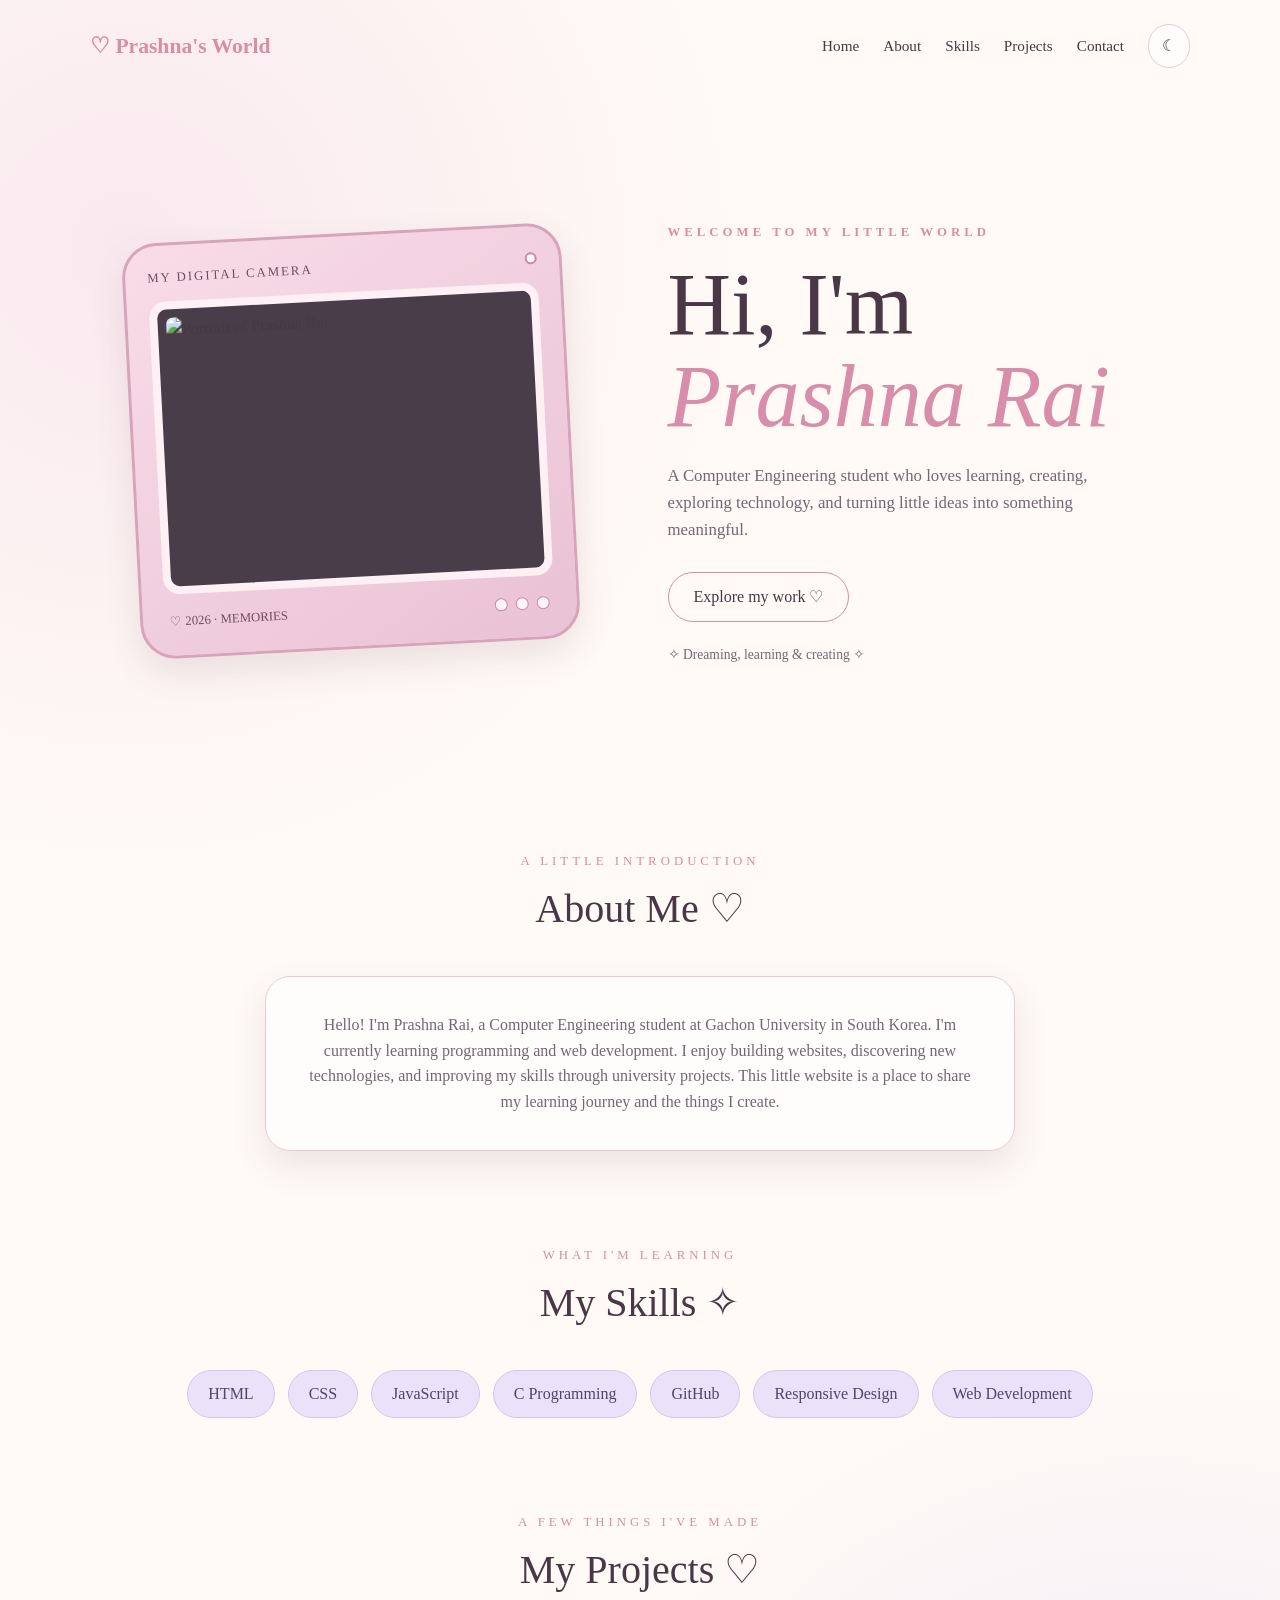
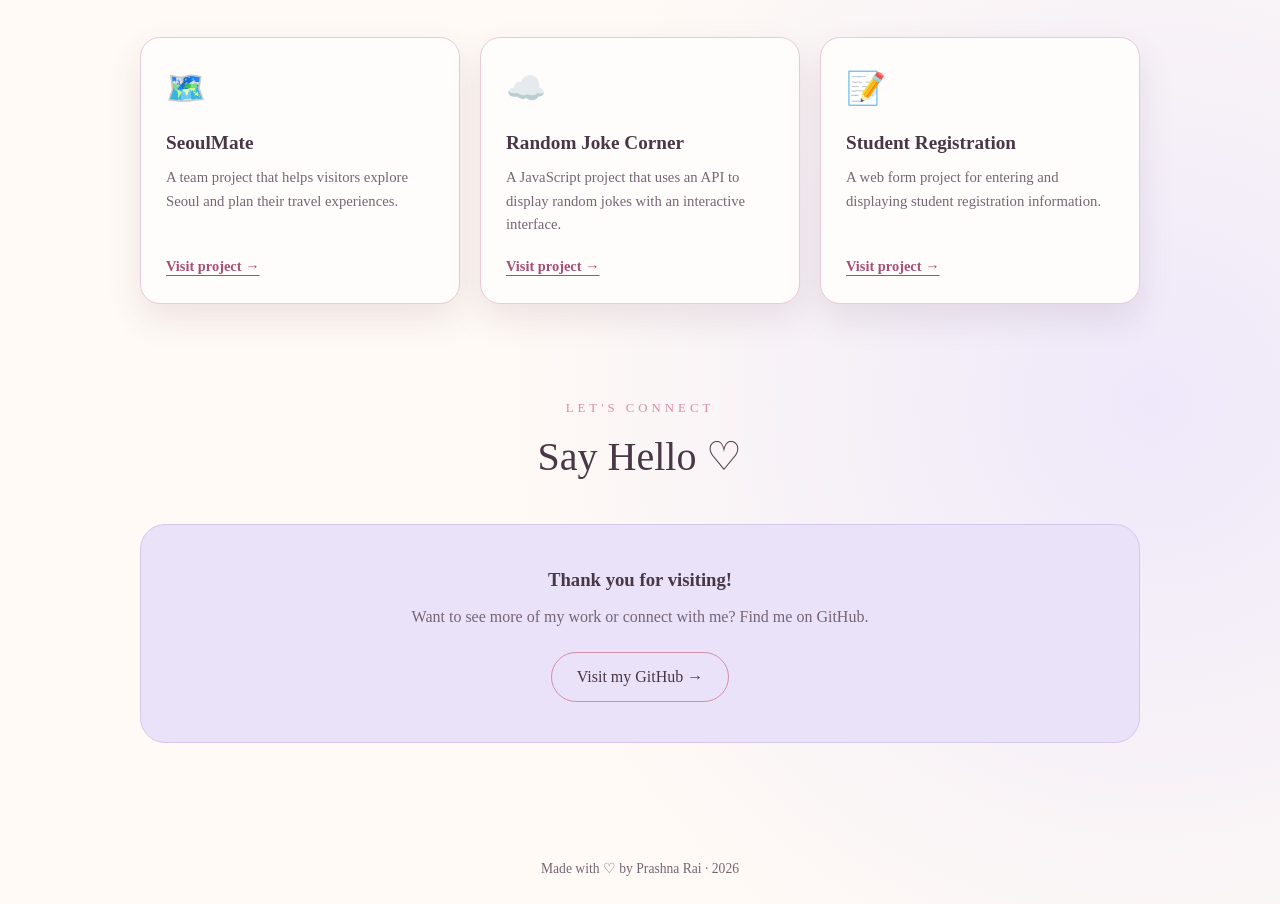
==== index.html @ 74067172 "Update profile image source in index.html" ====
<!DOCTYPE html>
<html lang="en">
<head>
  <meta charset="UTF-8">
  <meta name="viewport" content="width=device-width, initial-scale=1.0">
  <meta name="description" content="Prashna Rai's personal portfolio. Computer Engineering student, web projects and creative work.">
  <title>Prashna Rai | My Little World</title>

  <style>
    :root {
      --background: #fffaf5;
      --paper: #fffdfb;
      --pink: #d88da8;
      --pink-light: #f7dce7;
      --lavender: #e9e2f8;
      --text: #493746;
      --muted: #766575;
      --border: #e8cbd8;
      --shadow: 0 15px 35px rgba(105, 66, 88, 0.12);
    }

    * {
      margin: 0;
      padding: 0;
      box-sizing: border-box;
      scroll-behavior: smooth;
    }

    body {
      background:
        radial-gradient(circle at 10% 10%, #f9e9ef 0, transparent 25%),
        radial-gradient(circle at 90% 80%, #eee8fa 0, transparent 28%),
        var(--background);
      color: var(--text);
      font-family: Georgia, "Times New Roman", serif;
      line-height: 1.6;
      transition: background 0.3s, color 0.3s;
    }

    a {
      color: inherit;
      text-decoration: none;
    }

    button {
      font: inherit;
    }

    .site-header {
      width: min(1100px, 92%);
      margin: auto;
      padding: 24px 0;
      display: flex;
      justify-content: space-between;
      align-items: center;
      gap: 20px;
    }

    .logo {
      font-size: 1.35rem;
      font-weight: bold;
      color: var(--pink);
    }

    nav {
      display: flex;
      align-items: center;
      gap: 24px;
    }

    nav a {
      font-size: 0.95rem;
      color: var(--text);
    }

    nav a:hover {
      color: var(--pink);
    }

    .theme-button {
      border: 1px solid var(--border);
      background: var(--paper);
      color: var(--text);
      padding: 8px 13px;
      border-radius: 30px;
      cursor: pointer;
    }

    .hero {
      width: min(1100px, 92%);
      min-height: 650px;
      margin: 25px auto 80px;
      display: grid;
      grid-template-columns: 1fr 1fr;
      align-items: center;
      gap: 55px;
    }

    /* Digital camera */

    .camera-area {
      display: flex;
      justify-content: center;
      position: relative;
      padding: 25px;
    }

    .camera {
      width: min(100%, 440px);
      background: linear-gradient(145deg, #f9dce8, #e9c2d4);
      border: 3px solid #d8a4ba;
      border-radius: 35px;
      padding: 22px;
      box-shadow: var(--shadow);
      transform: rotate(-3deg);
      transition: transform 0.4s;
    }

    .camera:hover {
      transform: rotate(0deg) translateY(-7px);
    }

    .camera-top {
      display: flex;
      justify-content: space-between;
      align-items: center;
      margin-bottom: 14px;
      color: #704c61;
      font-size: 0.8rem;
      letter-spacing: 2px;
    }

    .camera-lens {
      width: 12px;
      height: 12px;
      border-radius: 50%;
      background: #fff6fa;
      border: 2px solid #c78ba5;
    }

    .camera-screen {
      background: #493d4a;
      border: 8px solid #fff0f5;
      border-radius: 17px;
      padding: 8px;
      overflow: hidden;
      aspect-ratio: 4 / 3;
    }

    .camera-screen img {
      display: block;
      width: 100%;
      height: 100%;
      object-fit: cover;
      border-radius: 8px;
    }

    .camera-bottom {
      display: flex;
      justify-content: space-between;
      align-items: center;
      padding: 17px 5px 2px;
      color: #704c61;
      font-size: 0.8rem;
    }

    .camera-buttons {
      display: flex;
      gap: 8px;
    }

    .camera-buttons span {
      width: 13px;
      height: 13px;
      background: #fff4f8;
      border: 1px solid #c78ba5;
      border-radius: 50%;
    }

    .hero-text .eyebrow {
      color: var(--pink);
      letter-spacing: 4px;
      font-size: 0.8rem;
      font-weight: bold;
    }

    .hero-text h1 {
      font-size: clamp(3rem, 7vw, 5.5rem);
      line-height: 1.05;
      margin: 15px 0;
      font-weight: normal;
    }

    .hero-text h1 span {
      color: var(--pink);
      font-style: italic;
    }

    .hero-text p {
      max-width: 430px;
      color: var(--muted);
      margin: 20px 0 28px;
      font-size: 1.05rem;
    }

    .pill-button {
      display: inline-block;
      padding: 11px 25px;
      border: 1px solid var(--pink);
      border-radius: 40px;
      color: var(--text);
      transition: 0.3s;
    }

    .pill-button:hover {
      background: var(--pink);
      color: white;
      transform: translateY(-3px);
    }

    .little-note {
      margin-top: 22px;
      color: var(--muted);
      font-size: 0.85rem;
    }

    section.content-section {
      width: min(1000px, 90%);
      margin: 0 auto 90px;
      scroll-margin-top: 25px;
    }

    .section-heading {
      text-align: center;
      margin-bottom: 35px;
    }

    .section-heading span {
      color: var(--pink);
      font-size: 0.8rem;
      letter-spacing: 4px;
    }

    .section-heading h2 {
      font-size: 2.5rem;
      font-weight: normal;
      margin-top: 5px;
    }

    .about-card {
      background: var(--paper);
      border: 1px solid var(--border);
      border-radius: 25px;
      padding: 35px;
      box-shadow: var(--shadow);
      text-align: center;
      max-width: 750px;
      margin: auto;
    }

    .about-card p {
      color: var(--muted);
    }

    .skills-list {
      display: flex;
      justify-content: center;
      flex-wrap: wrap;
      gap: 13px;
    }

    .skill {
      background: var(--lavender);
      border: 1px solid #d5c8ed;
      padding: 10px 20px;
      border-radius: 30px;
      color: #51436c;
    }

    .project-grid {
      display: grid;
      grid-template-columns: repeat(3, 1fr);
      gap: 20px;
    }

    .project-card {
      background: var(--paper);
      border: 1px solid var(--border);
      border-radius: 20px;
      padding: 25px;
      box-shadow: var(--shadow);
      transition: transform 0.3s;
      display: flex;
      flex-direction: column;
      align-items: flex-start;
    }

    .project-card:hover {
      transform: translateY(-7px);
    }

    .project-icon {
      font-size: 2rem;
      margin-bottom: 13px;
    }

    .project-card h3 {
      margin-bottom: 8px;
      font-size: 1.2rem;
    }

    .project-card p {
      color: var(--muted);
      font-size: 0.92rem;
      margin-bottom: 18px;
      flex-grow: 1;
    }

    .project-link {
      color: #a64f76;
      text-decoration: underline;
      text-underline-offset: 4px;
      font-size: 0.9rem;
      font-weight: bold;
    }

    .contact-card {
      text-align: center;
      background: var(--lavender);
      border: 1px solid #d5c8ed;
      border-radius: 25px;
      padding: 40px 20px;
    }

    .contact-card p {
      color: var(--muted);
      margin: 10px 0 22px;
    }

    footer {
      text-align: center;
      padding: 25px;
      color: var(--muted);
      font-size: 0.85rem;
    }

    /* Dark mode */

    body.dark {
      --background: #211c29;
      --paper: #302738;
      --text: #fff0f6;
      --muted: #d2c2d1;
      --border: #60465b;
      --lavender: #423750;
      --pink: #efabc5;
      --pink-light: #60465b;
    }

    body.dark nav a {
      color: var(--text);
    }

    body.dark .skill {
      color: #fff0f6;
      border-color: #705b82;
    }

    body.dark .project-link {
      color: #ffb8d2;
    }

    body.dark .contact-card {
      background: #423750;
      border-color: #705b82;
    }

    body.dark .camera {
      background: linear-gradient(145deg, #68465b, #493449);
      border-color: #a66e8b;
    }

    body.dark .camera-top,
    body.dark .camera-bottom {
      color: #fff0f6;
    }

    /* Mobile layout */

    @media (max-width: 750px) {
      .site-header {
        flex-direction: column;
      }

      nav {
        justify-content: center;
        flex-wrap: wrap;
        gap: 15px;
      }

      .hero {
        grid-template-columns: 1fr;
        gap: 30px;
        margin-top: 20px;
        text-align: center;
      }

      .camera-area {
        padding: 10px;
      }

      .camera {
        max-width: 380px;
      }

      .hero-text p {
        margin-left: auto;
        margin-right: auto;
      }

      .project-grid {
        grid-template-columns: 1fr;
      }

      .section-heading h2 {
        font-size: 2rem;
      }
    }

    @media (prefers-reduced-motion: reduce) {
      *,
      *::before,
      *::after {
        scroll-behavior: auto !important;
        transition-duration: 0.01ms !important;
        animation-duration: 0.01ms !important;
      }
    }
  </style>
</head>

<body>

  <header class="site-header">
    <a class="logo" href="#home">♡ Prashna's World</a>

    <nav aria-label="Main navigation">
      <a href="#home">Home</a>
      <a href="#about">About</a>
      <a href="#skills">Skills</a>
      <a href="#projects">Projects</a>
      <a href="#contact">Contact</a>
      <button class="theme-button" id="themeToggle" type="button"
        aria-label="Switch to dark mode">☾</button>
    </nav>
  </header>

  <main>

    <section class="hero" id="home">

      <div class="camera-area">
        <div class="camera">

          <div class="camera-top">
            <span>MY DIGITAL CAMERA</span>
            <span class="camera-lens"></span>
          </div>

          <div class="camera-screen">
            <img
              src="assets/prashna.png"
              alt="Portrait of Prashna Rai"
            >
          </div>

          <div class="camera-bottom">
            <span>♡ 2026 · MEMORIES</span>
            <div class="camera-buttons" aria-hidden="true">
              <span></span>
              <span></span>
              <span></span>
            </div>
          </div>

        </div>
      </div>

      <div class="hero-text">
        <span class="eyebrow">WELCOME TO MY LITTLE WORLD</span>

        <h1>Hi, I'm<br><span>Prashna Rai</span></h1>

        <p>
          A Computer Engineering student who loves learning,
          creating, exploring technology, and turning little ideas
          into something meaningful.
        </p>

        <a class="pill-button" href="#projects">Explore my work ♡</a>

        <div class="little-note">
          ✧ Dreaming, learning & creating ✧
        </div>
      </div>

    </section>

    <section class="content-section" id="about">
      <div class="section-heading">
        <span>A LITTLE INTRODUCTION</span>
        <h2>About Me ♡</h2>
      </div>

      <div class="about-card">
        <p>
          Hello! I'm Prashna Rai, a Computer Engineering student
          at Gachon University in South Korea. I'm currently learning
          programming and web development. I enjoy building websites,
          discovering new technologies, and improving my skills
          through university projects. This little website is a place
          to share my learning journey and the things I create.
        </p>
      </div>
    </section>

    <section class="content-section" id="skills">
      <div class="section-heading">
        <span>WHAT I'M LEARNING</span>
        <h2>My Skills ✧</h2>
      </div>

      <div class="skills-list">
        <span class="skill">HTML</span>
        <span class="skill">CSS</span>
        <span class="skill">JavaScript</span>
        <span class="skill">C Programming</span>
        <span class="skill">GitHub</span>
        <span class="skill">Responsive Design</span>
        <span class="skill">Web Development</span>
      </div>
    </section>

    <section class="content-section" id="projects">
      <div class="section-heading">
        <span>A FEW THINGS I'VE MADE</span>
        <h2>My Projects ♡</h2>
      </div>

      <div class="project-grid">

        <article class="project-card">
          <div class="project-icon" aria-hidden="true">🗺️</div>
          <h3>SeoulMate</h3>
          <p>
            A team project that helps visitors explore Seoul
            and plan their travel experiences.
          </p>
          <a class="project-link"
             href="https://seoulmate-chi.vercel.app/en/login?next=%2Fen%2Fguide"
             target="_blank" rel="noopener noreferrer">
            Visit project →
          </a>
        </article>

        <article class="project-card">
          <div class="project-icon" aria-hidden="true">☁️</div>
          <h3>Random Joke Corner</h3>
          <p>
            A JavaScript project that uses an API to display
            random jokes with an interactive interface.
          </p>
          <a class="project-link"
             href="https://prqshna-design.github.io/WEB-PORGRAMMING/WEB%20week6%20%28mon%29/task1%28JOKE%29.html"
             target="_blank" rel="noopener noreferrer">
            Visit project →
          </a>
        </article>

        <article class="project-card">
          <div class="project-icon" aria-hidden="true">📝</div>
          <h3>Student Registration</h3>
          <p>
            A web form project for entering and displaying
            student registration information.
          </p>
          <a class="project-link"
             href="https://prqshna-design.github.io/WEB-PORGRAMMING/WEB%20week8%20%28mon%29/student%20registration.html"
             target="_blank" rel="noopener noreferrer">
            Visit project →
          </a>
        </article>

      </div>
    </section>

    <section class="content-section" id="contact">
      <div class="section-heading">
        <span>LET'S CONNECT</span>
        <h2>Say Hello ♡</h2>
      </div>

      <div class="contact-card">
        <h3>Thank you for visiting!</h3>
        <p>
          Want to see more of my work or connect with me?
          Find me on GitHub.
        </p>
        <a class="pill-button"
           href="https://github.com/prqshna-design"
           target="_blank" rel="noopener noreferrer">
          Visit my GitHub →
        </a>
      </div>
    </section>

  </main>

  <footer>
    <p>Made with ♡ by Prashna Rai · <span id="year">2026</span></p>
  </footer>

  <script>
    const themeButton = document.getElementById("themeToggle");

    themeButton.addEventListener("click", function () {
      document.body.classList.toggle("dark");

      const isDark = document.body.classList.contains("dark");

      themeButton.textContent = isDark ? "☀" : "☾";
      themeButton.setAttribute(
        "aria-label",
        isDark ? "Switch to light mode" : "Switch to dark mode"
      );
    });

    document.getElementById("year").textContent =
      new Date().getFullYear();
  </script>

</body>
</html>
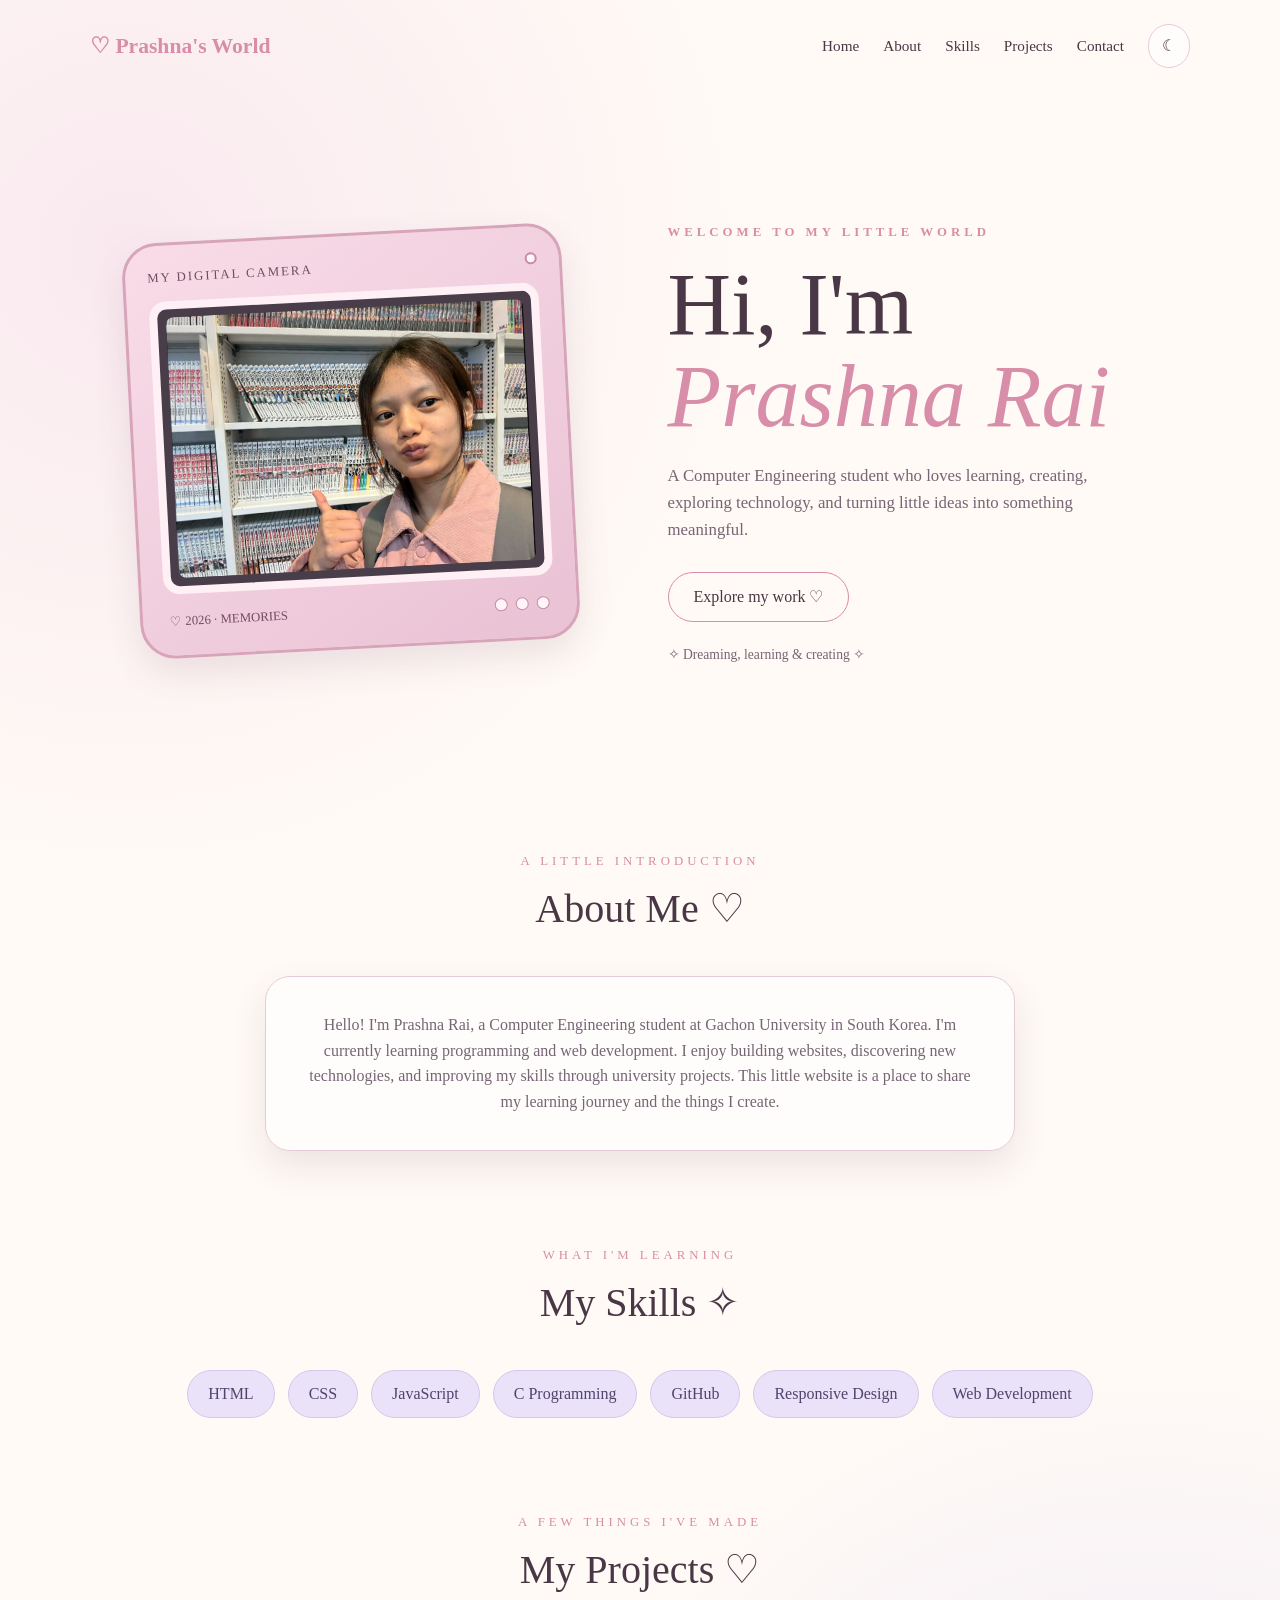
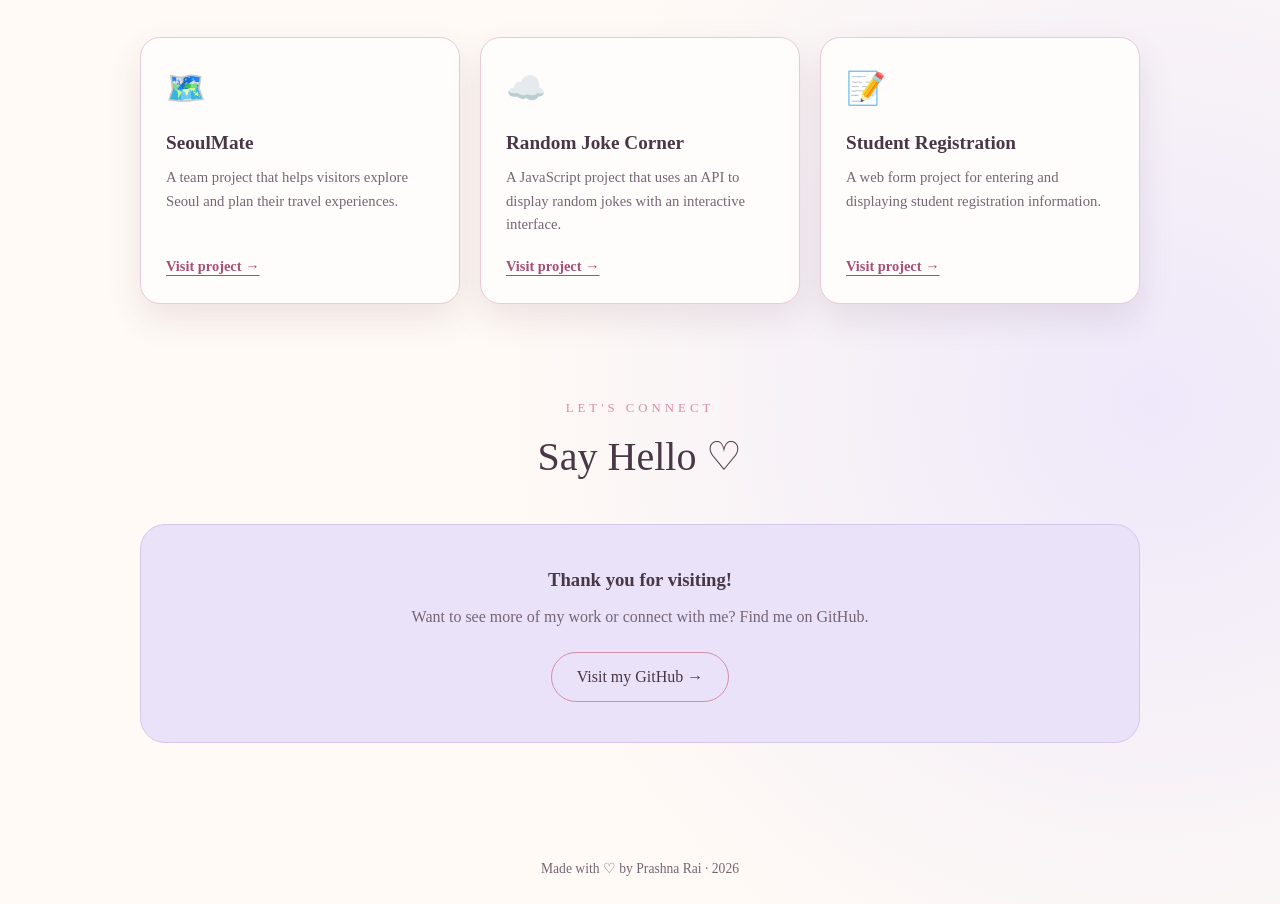
==== commit 0b916d9a: "Modify image tag in index.html Updated image source and alt text for clarity." ====
--- a/index.html
+++ b/index.html
@@ -469,10 +469,7 @@
           </div>
 
           <div class="camera-screen">
-            <img
-              src="assets/prashna.png"
-              alt="Portrait of Prashna Rai"
-            >
+           <img src="prashna.png" alt="Description of image">
           </div>
 
           <div class="camera-bottom">
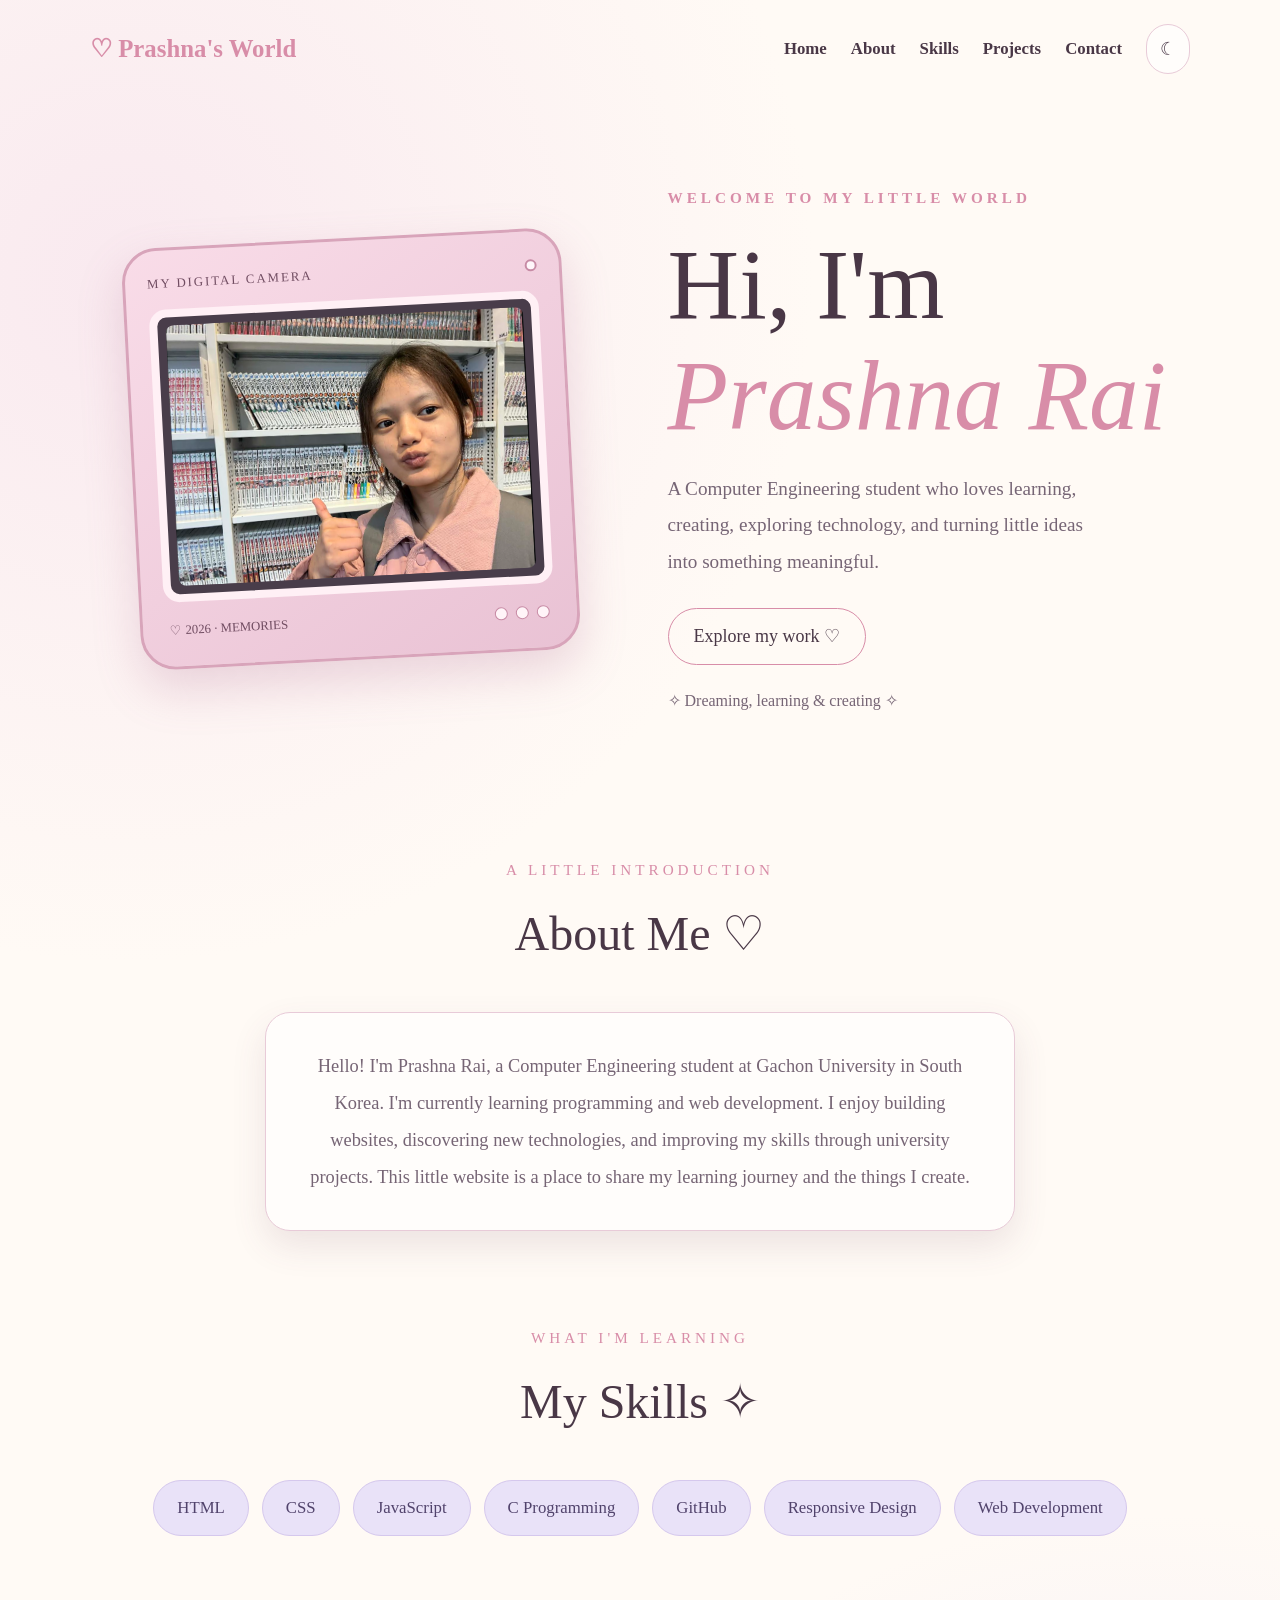
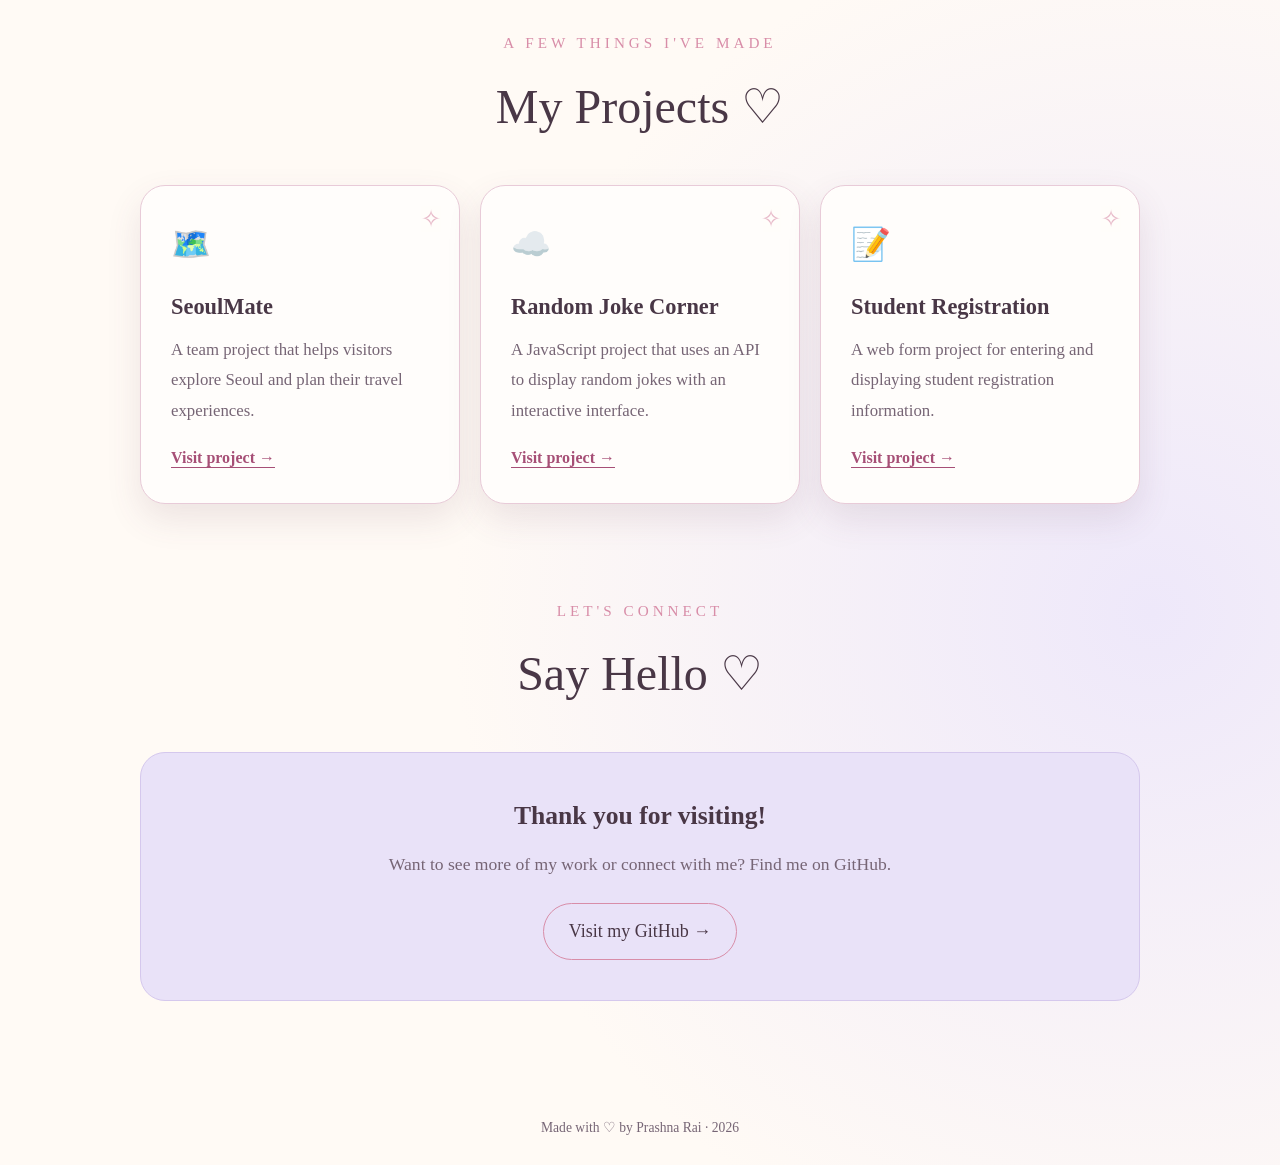
==== commit 71cc039b: "Enhance text size and layout for portfolio design Updated styles for better readability and mobile r" ====
--- a/index.html
+++ b/index.html
@@ -437,6 +437,148 @@
         animation-duration: 0.01ms !important;
       }
     }
+    
+/* ===== PORTFOLIO DESIGN UPGRADE ===== */
+
+/* Bigger and more readable text */
+body {
+  font-size: 18px;
+  line-height: 1.8;
+}
+
+nav a {
+  font-size: 1.05rem;
+  font-weight: 600;
+}
+
+.logo {
+  font-size: 1.55rem;
+}
+
+.hero-text .eyebrow {
+  font-size: 0.95rem;
+  letter-spacing: 4px;
+}
+
+.hero-text h1 {
+  font-size: clamp(3.8rem, 8vw, 6.2rem);
+  line-height: 1.12;
+}
+
+.hero-text p {
+  font-size: 1.2rem;
+  line-height: 1.9;
+}
+
+.little-note {
+  font-size: 1rem;
+}
+
+.section-heading span {
+  font-size: 0.95rem;
+}
+
+.section-heading h2 {
+  font-size: 3rem;
+}
+
+.about-card p {
+  font-size: 1.15rem;
+  line-height: 2;
+}
+
+.skill {
+  font-size: 1.05rem;
+  padding: 12px 23px;
+}
+
+.project-card {
+  padding: 30px;
+  border-radius: 25px;
+}
+
+.project-card h3 {
+  font-size: 1.4rem;
+}
+
+.project-card p {
+  font-size: 1.05rem;
+  line-height: 1.8;
+}
+
+.project-link {
+  font-size: 1rem;
+}
+
+.contact-card h3 {
+  font-size: 1.6rem;
+}
+
+.contact-card p {
+  font-size: 1.1rem;
+}
+
+/* Softer camera shadow */
+.camera {
+  box-shadow: 0 20px 45px rgba(180, 112, 148, 0.25);
+}
+
+/* Cute hover effect for cards */
+.project-card {
+  position: relative;
+  overflow: hidden;
+}
+
+.project-card::before {
+  content: "✧";
+  position: absolute;
+  top: 12px;
+  right: 18px;
+  color: var(--pink);
+  font-size: 1.5rem;
+  opacity: 0.6;
+}
+
+.project-card:hover {
+  transform: translateY(-10px) rotate(-1deg);
+  box-shadow: 0 20px 40px rgba(180, 112, 148, 0.2);
+}
+
+/* Smooth appearance animation */
+.reveal {
+  opacity: 0;
+  transform: translateY(25px);
+  transition: opacity 0.8s ease, transform 0.8s ease;
+}
+
+.reveal.visible {
+  opacity: 1;
+  transform: translateY(0);
+}
+
+/* Better mobile text sizing */
+@media (max-width: 750px) {
+  body {
+    font-size: 16px;
+  }
+
+  .hero-text h1 {
+    font-size: clamp(3.2rem, 12vw, 4.5rem);
+  }
+
+  .hero-text p {
+    font-size: 1.1rem;
+  }
+
+  .section-heading h2 {
+    font-size: 2.5rem;
+  }
+
+  .project-card h3 {
+    font-size: 1.35rem;
+  }
+}
+
   </style>
 </head>
 
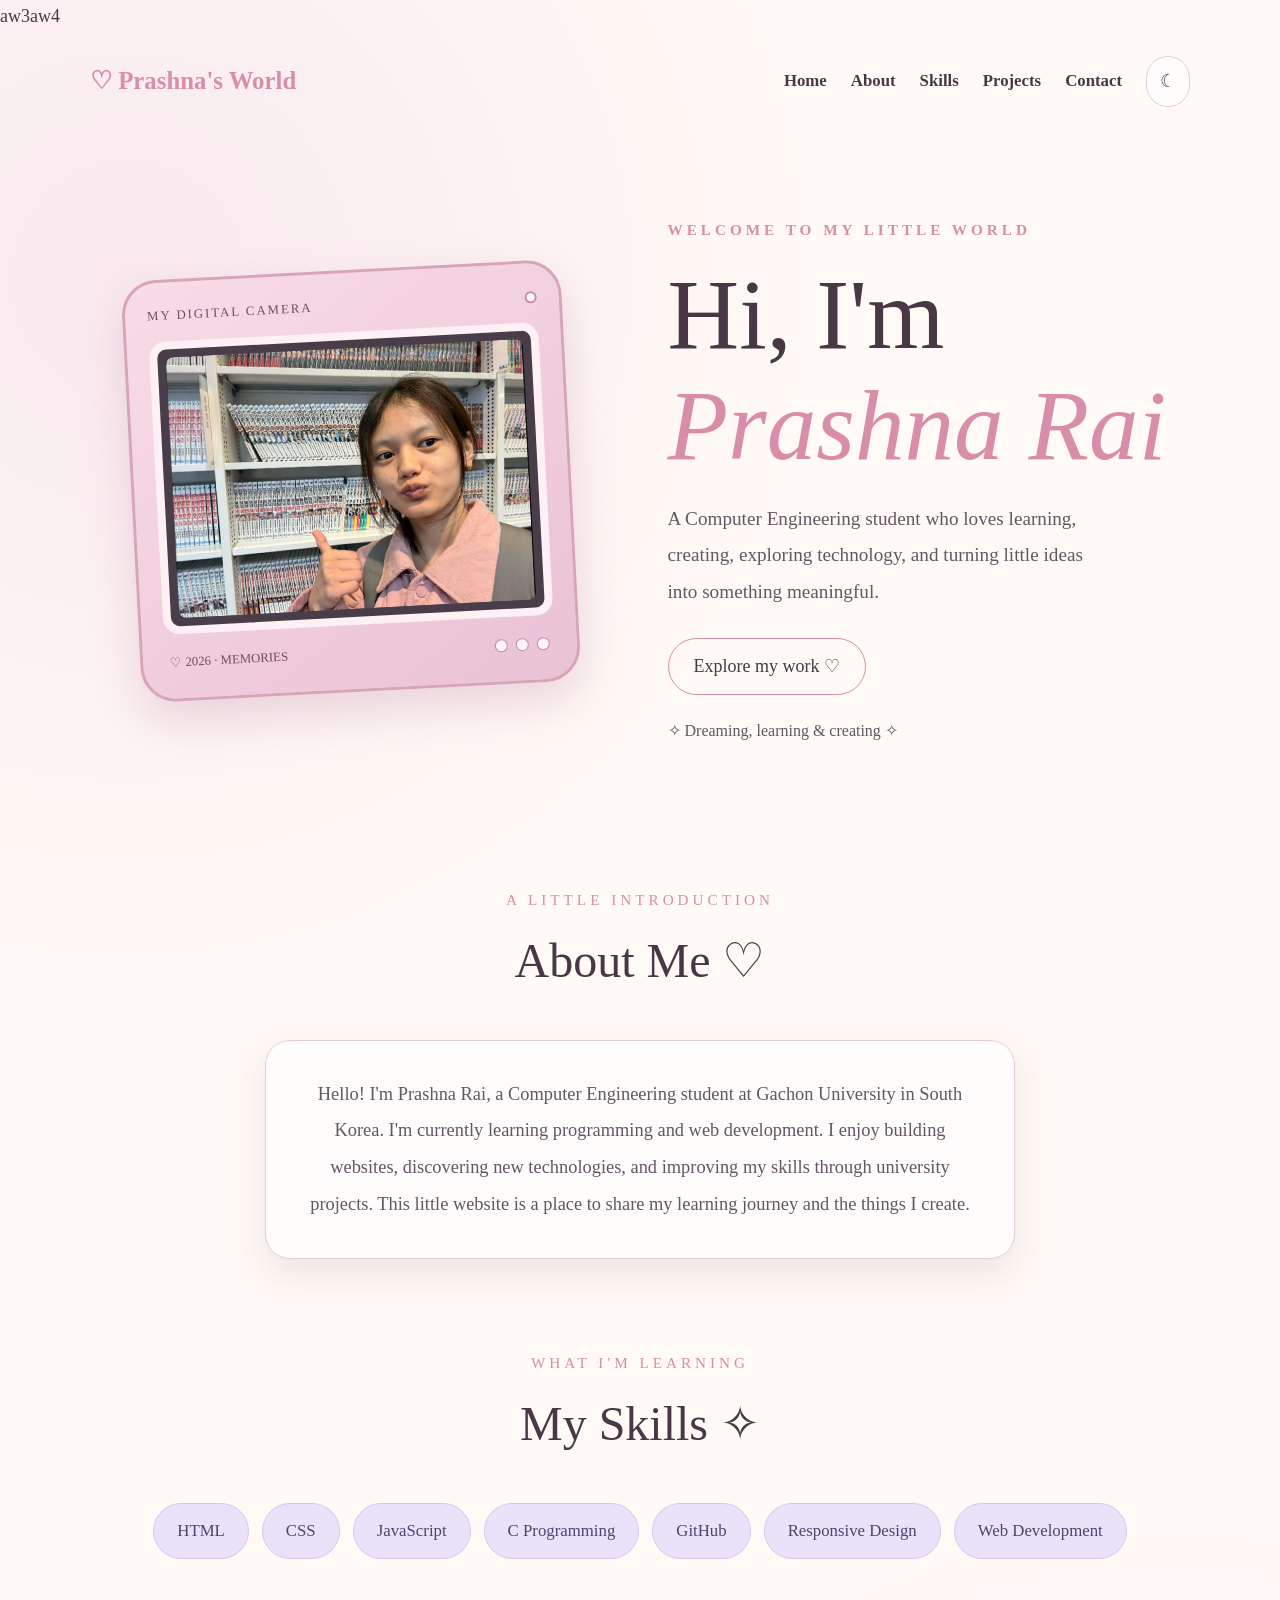
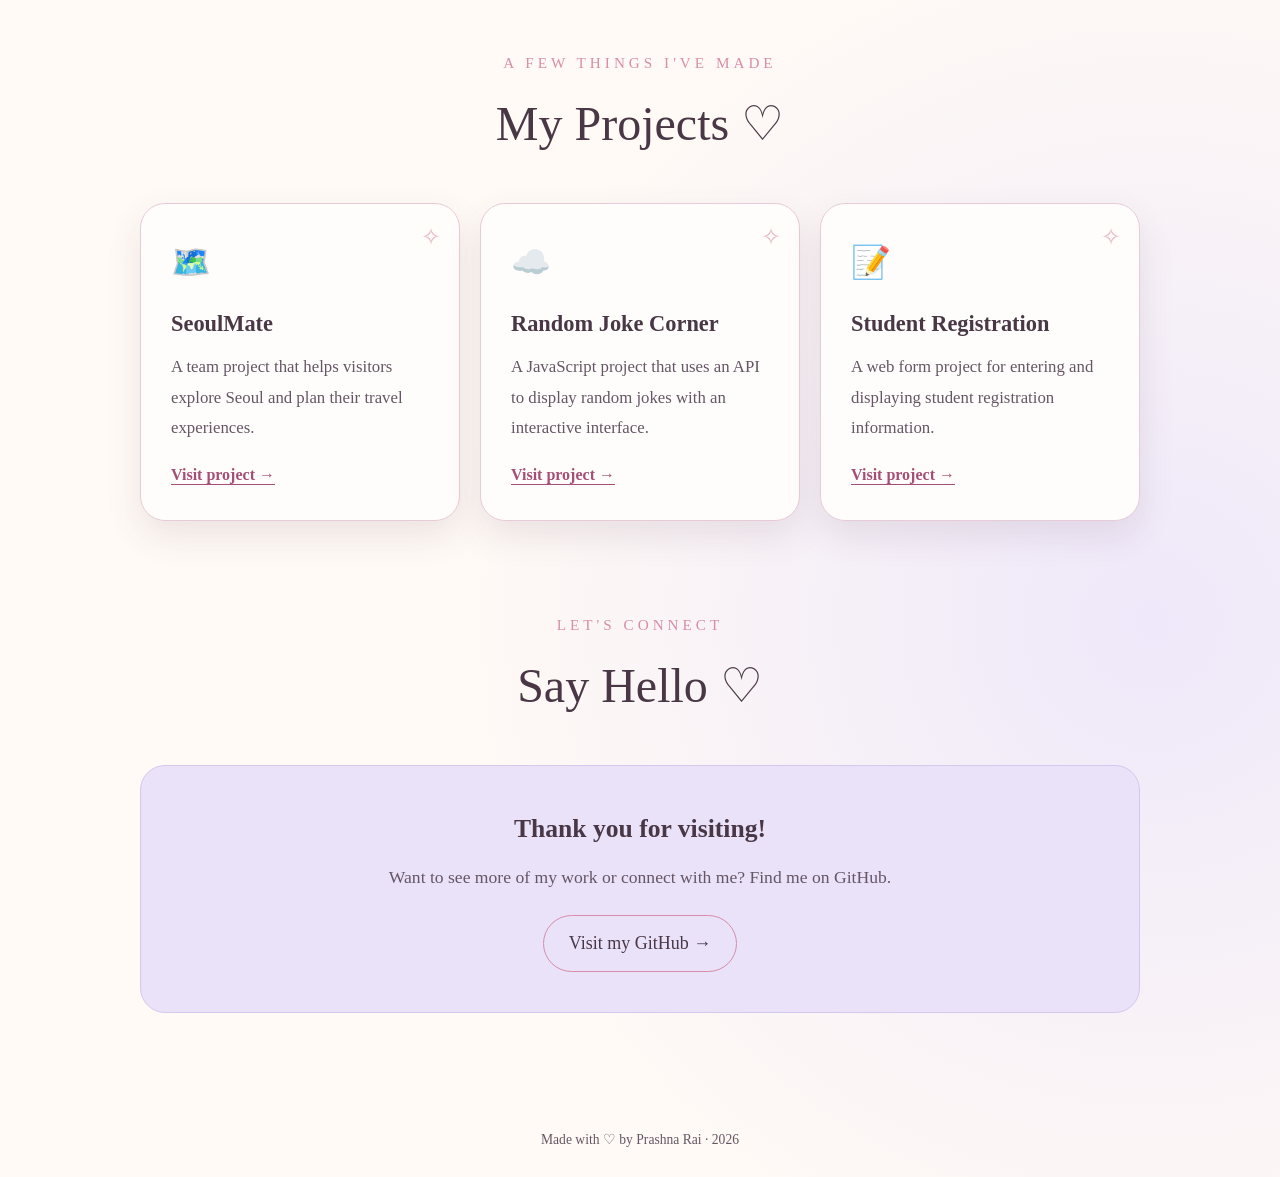
==== commit 0c6cd188: "Change muted color variable in index.html Updated the muted color variable in CSS." ====
--- a/index.html
+++ b/index.html
@@ -1,4 +1,4 @@
-
+aw3aw4
 <!DOCTYPE html>
 <html lang="en">
 <head>
@@ -8,6 +8,10 @@
   <title>Prashna Rai | My Little World</title>
 
   <style>
+    
+    :root {
+  --pink: #A65376;
+}
     :root {
       --background: #fffaf5;
       --paper: #fffdfb;
@@ -15,7 +19,7 @@
       --pink-light: #f7dce7;
       --lavender: #e9e2f8;
       --text: #493746;
-      --muted: #766575;
+     --muted: #665565;
       --border: #e8cbd8;
       --shadow: 0 15px 35px rgba(105, 66, 88, 0.12);
     }
@@ -611,7 +615,7 @@
           </div>
 
           <div class="camera-screen">
-           <img src="prashna.png" alt="Description of image">
+          <img src="prashna.png" alt="Portrait of Prashna Rai">
           </div>
 
           <div class="camera-bottom">
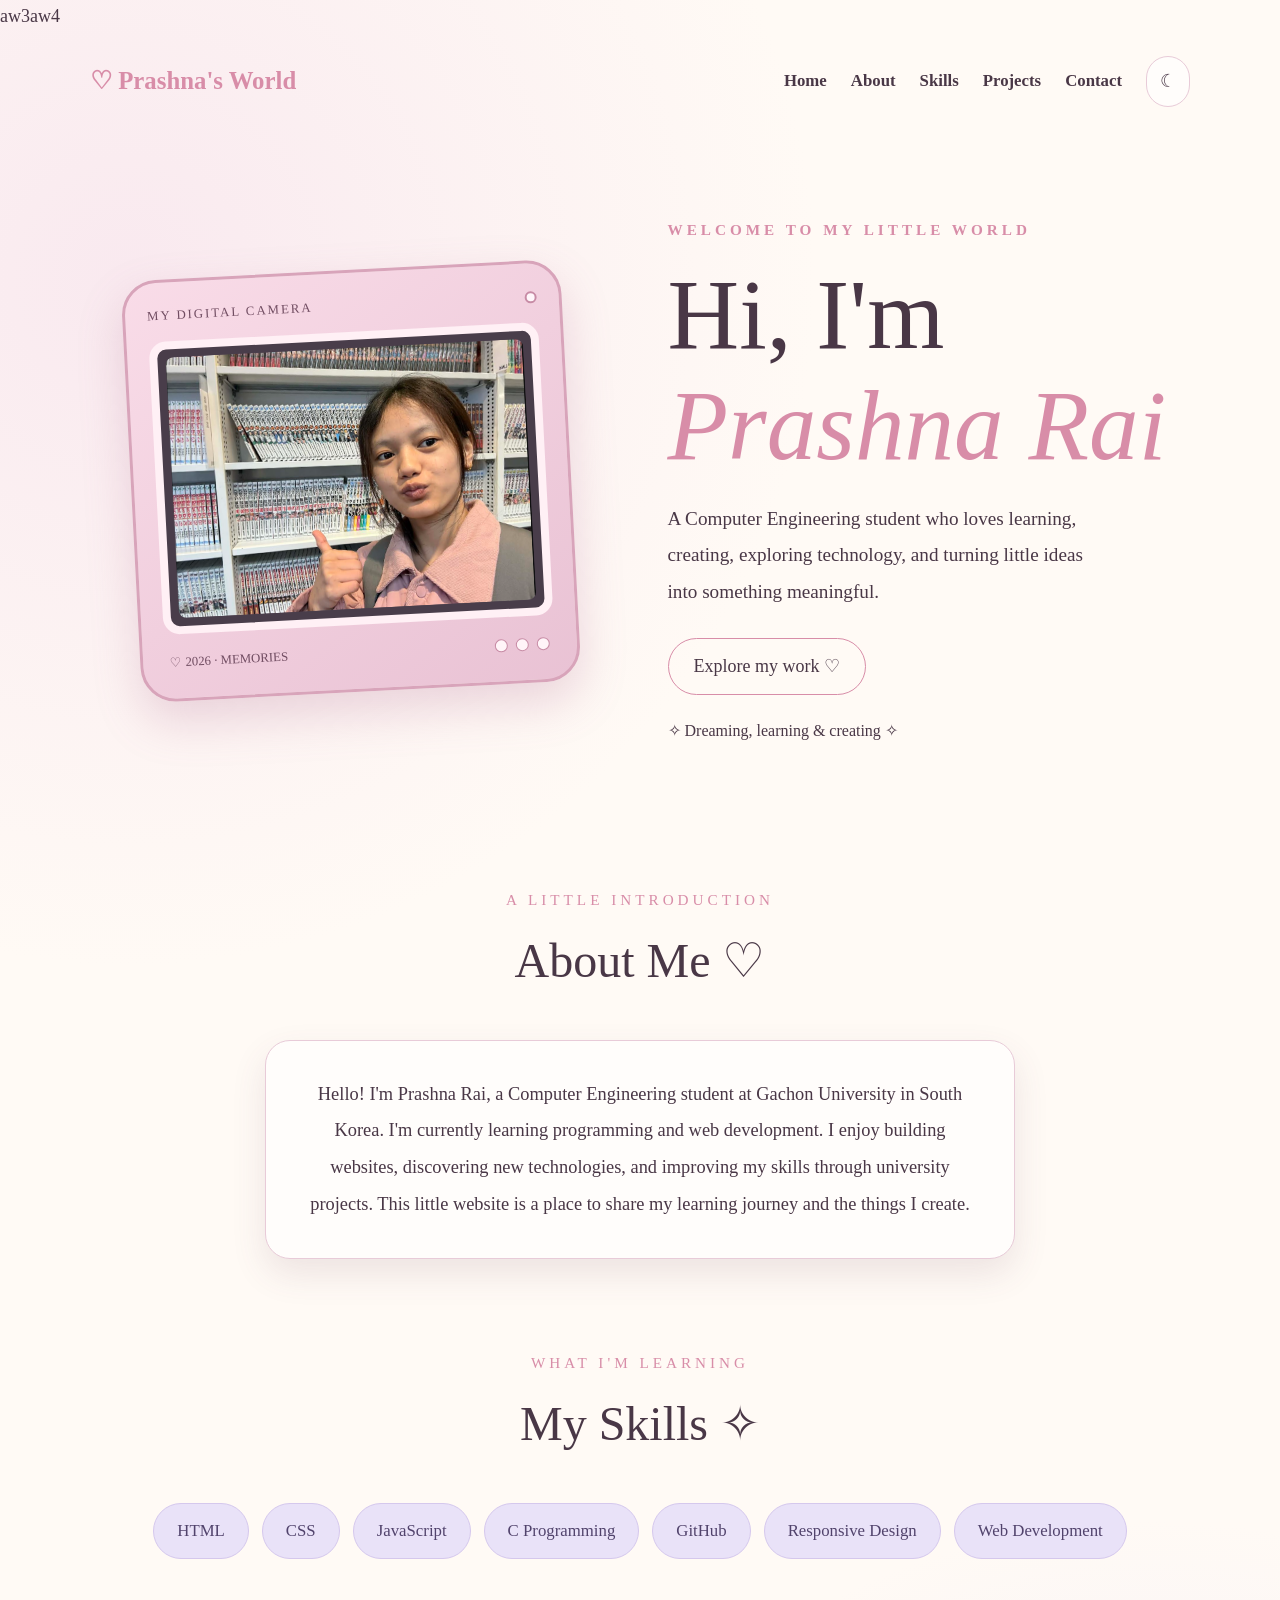
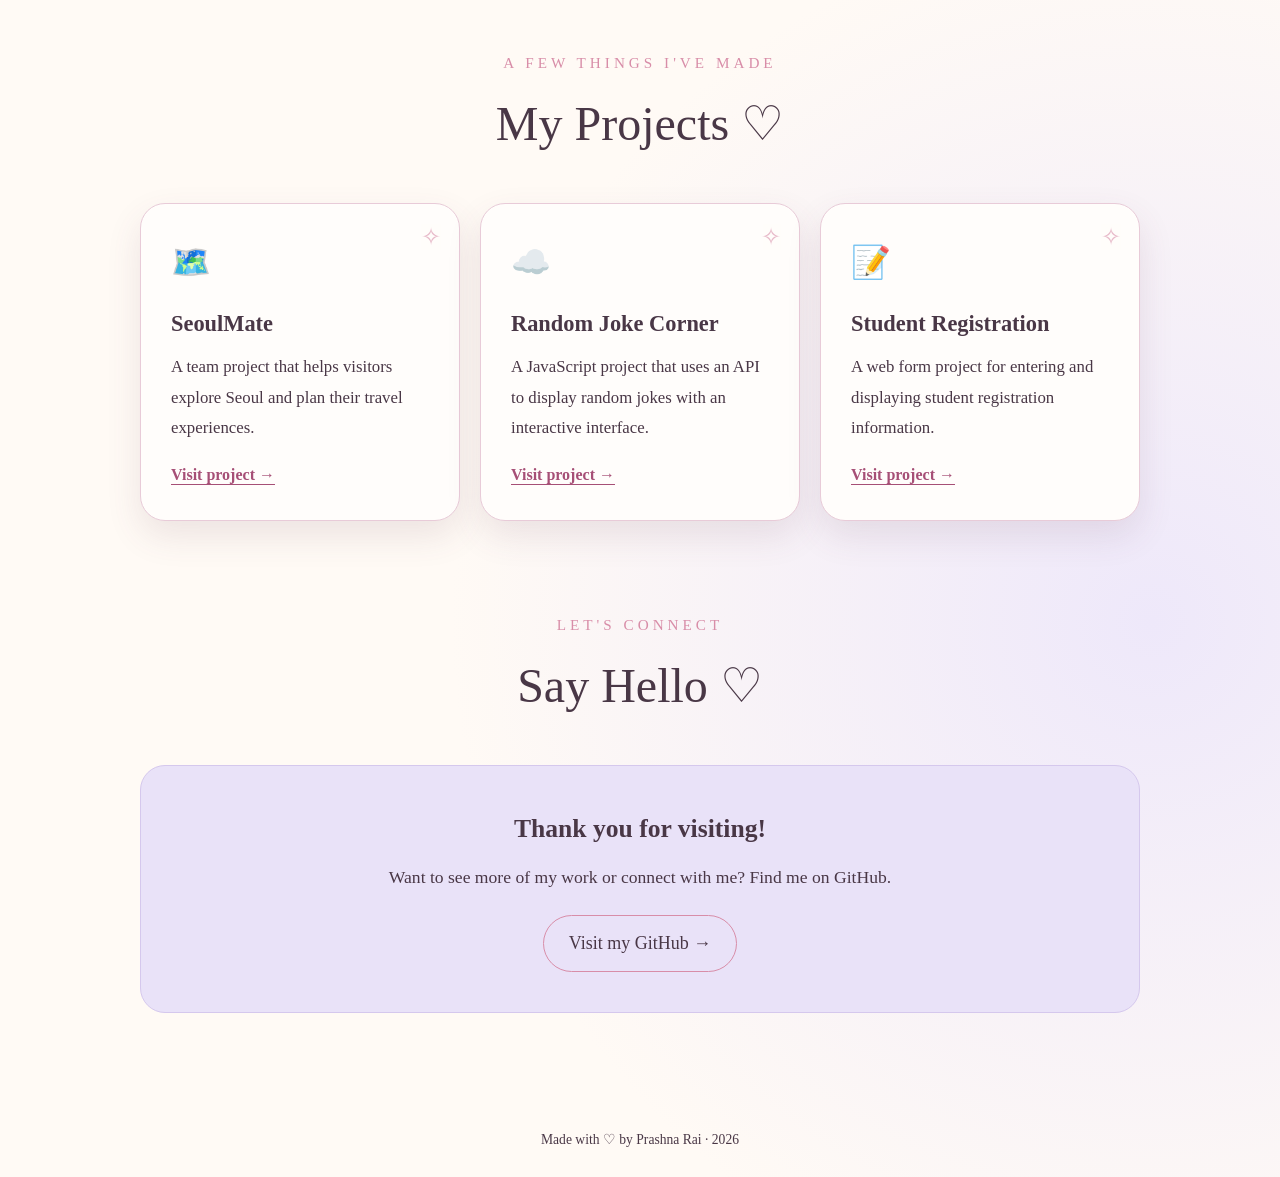
==== commit 6d6e0cce: "Update muted color variable in CSS" ====
--- a/index.html
+++ b/index.html
@@ -19,7 +19,7 @@
       --pink-light: #f7dce7;
       --lavender: #e9e2f8;
       --text: #493746;
-     --muted: #665565;
+    --muted: #493746;
       --border: #e8cbd8;
       --shadow: 0 15px 35px rgba(105, 66, 88, 0.12);
     }
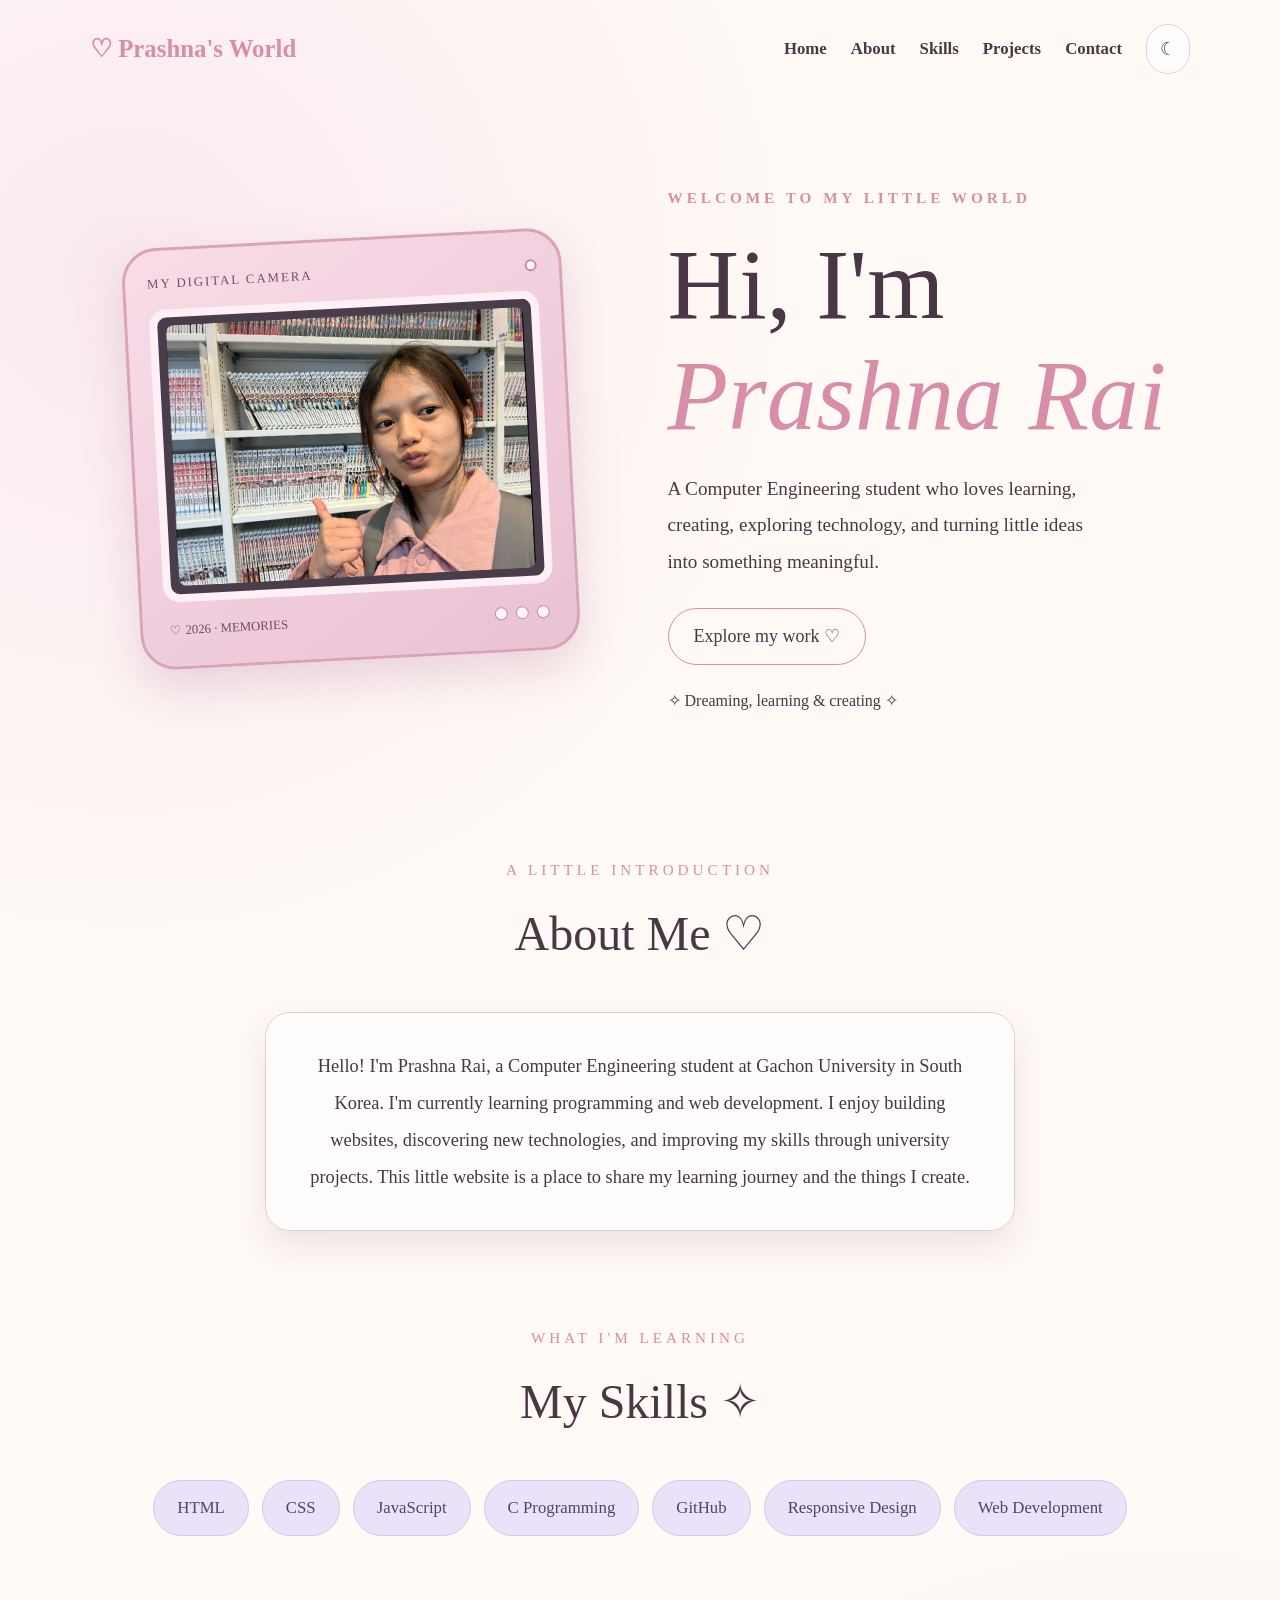
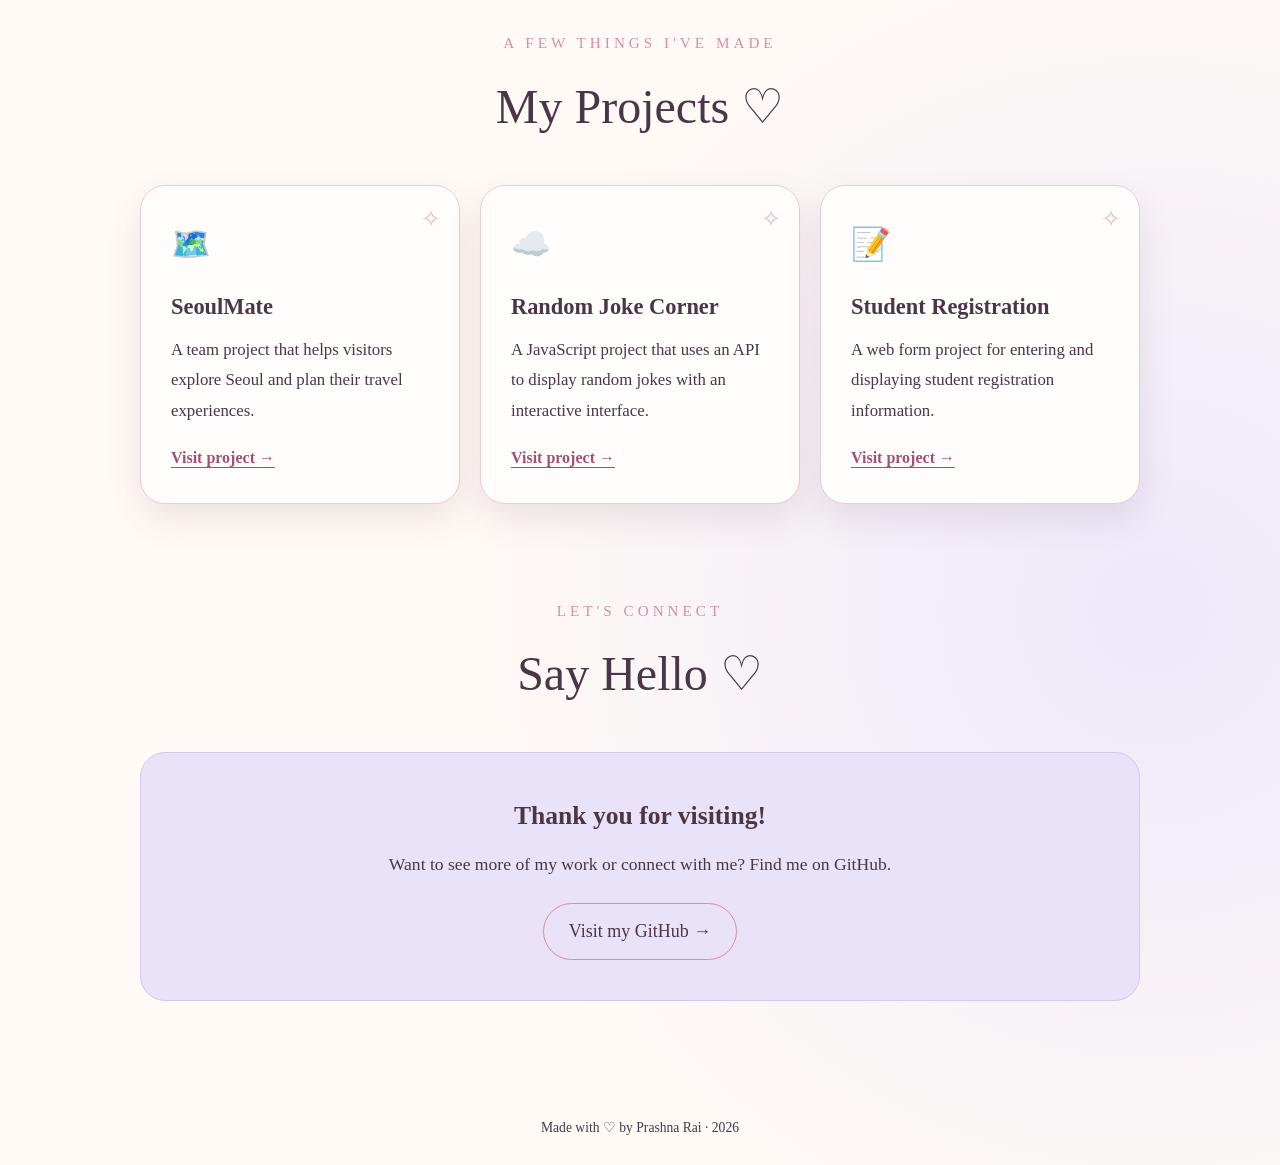
==== commit fc480b59: "Remove unnecessary text from index.html" ====
--- a/index.html
+++ b/index.html
@@ -1,4 +1,4 @@
-aw3aw4
+
 <!DOCTYPE html>
 <html lang="en">
 <head>
